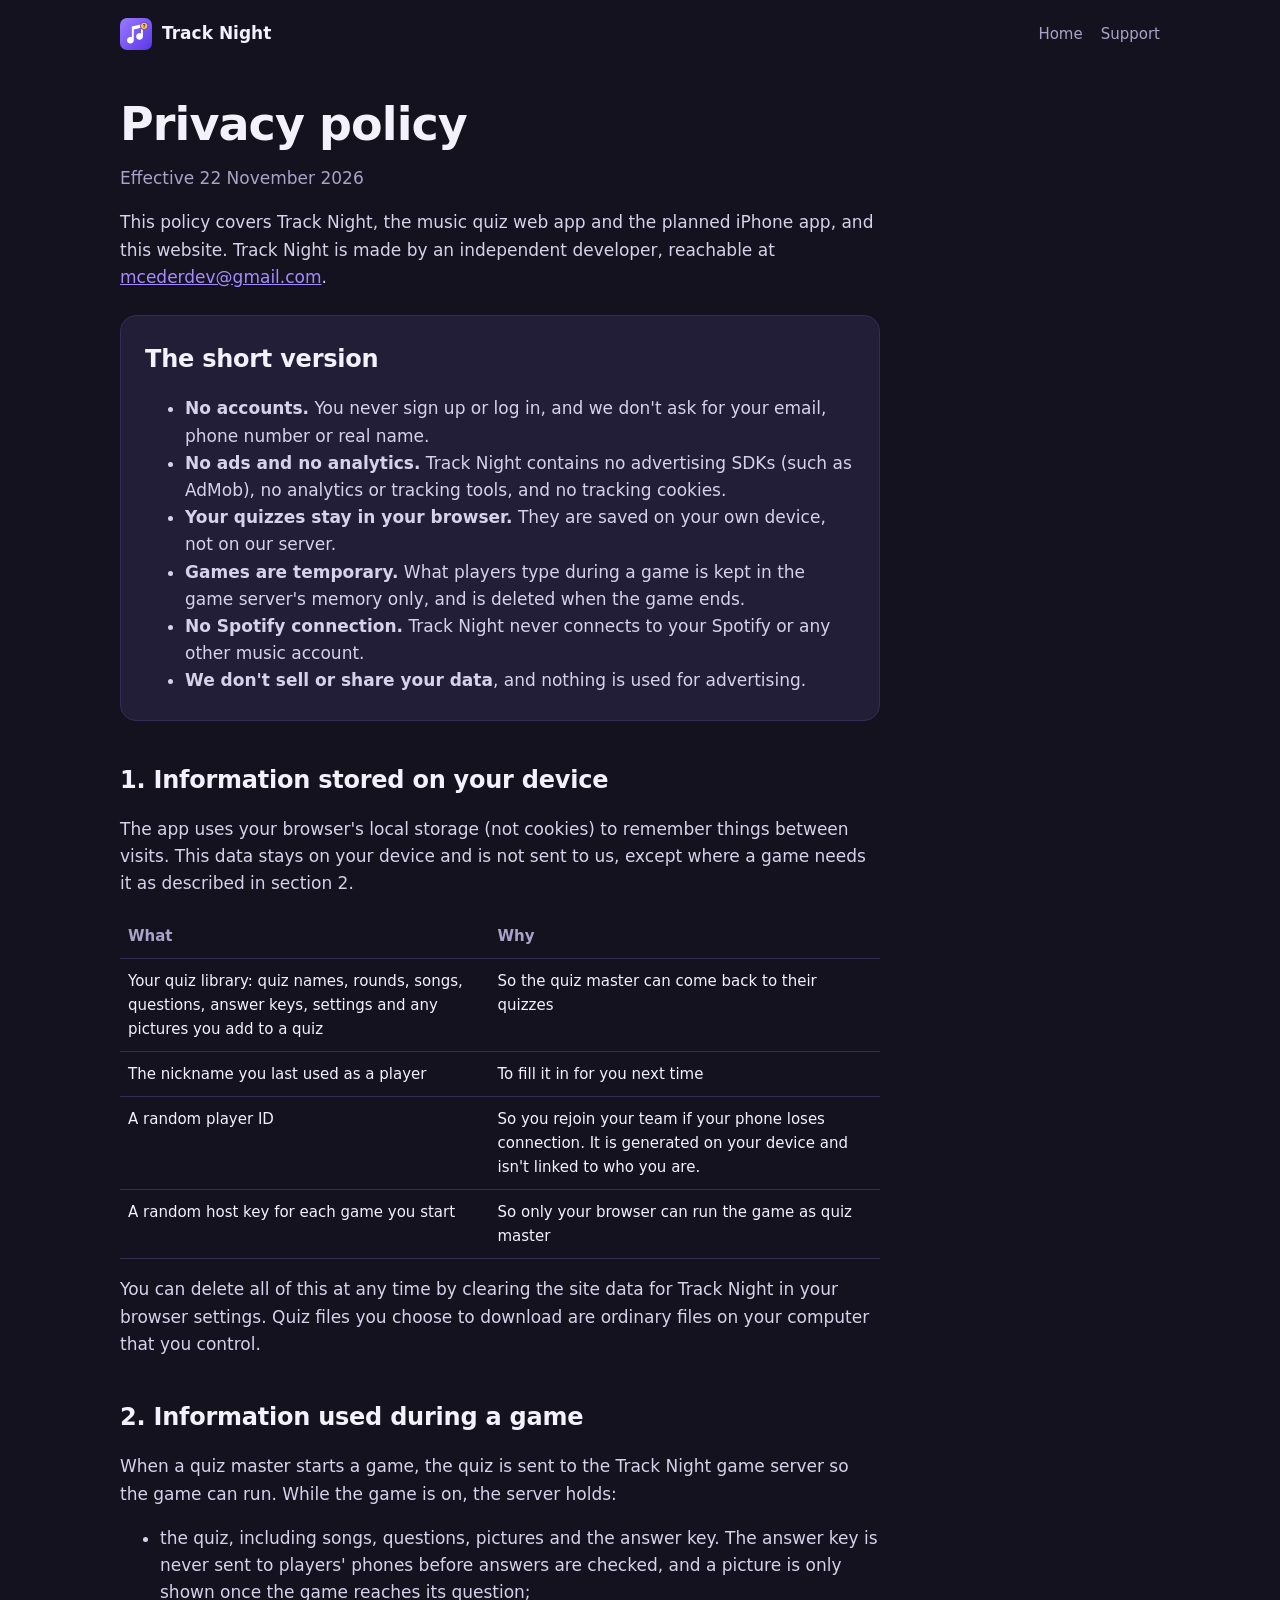
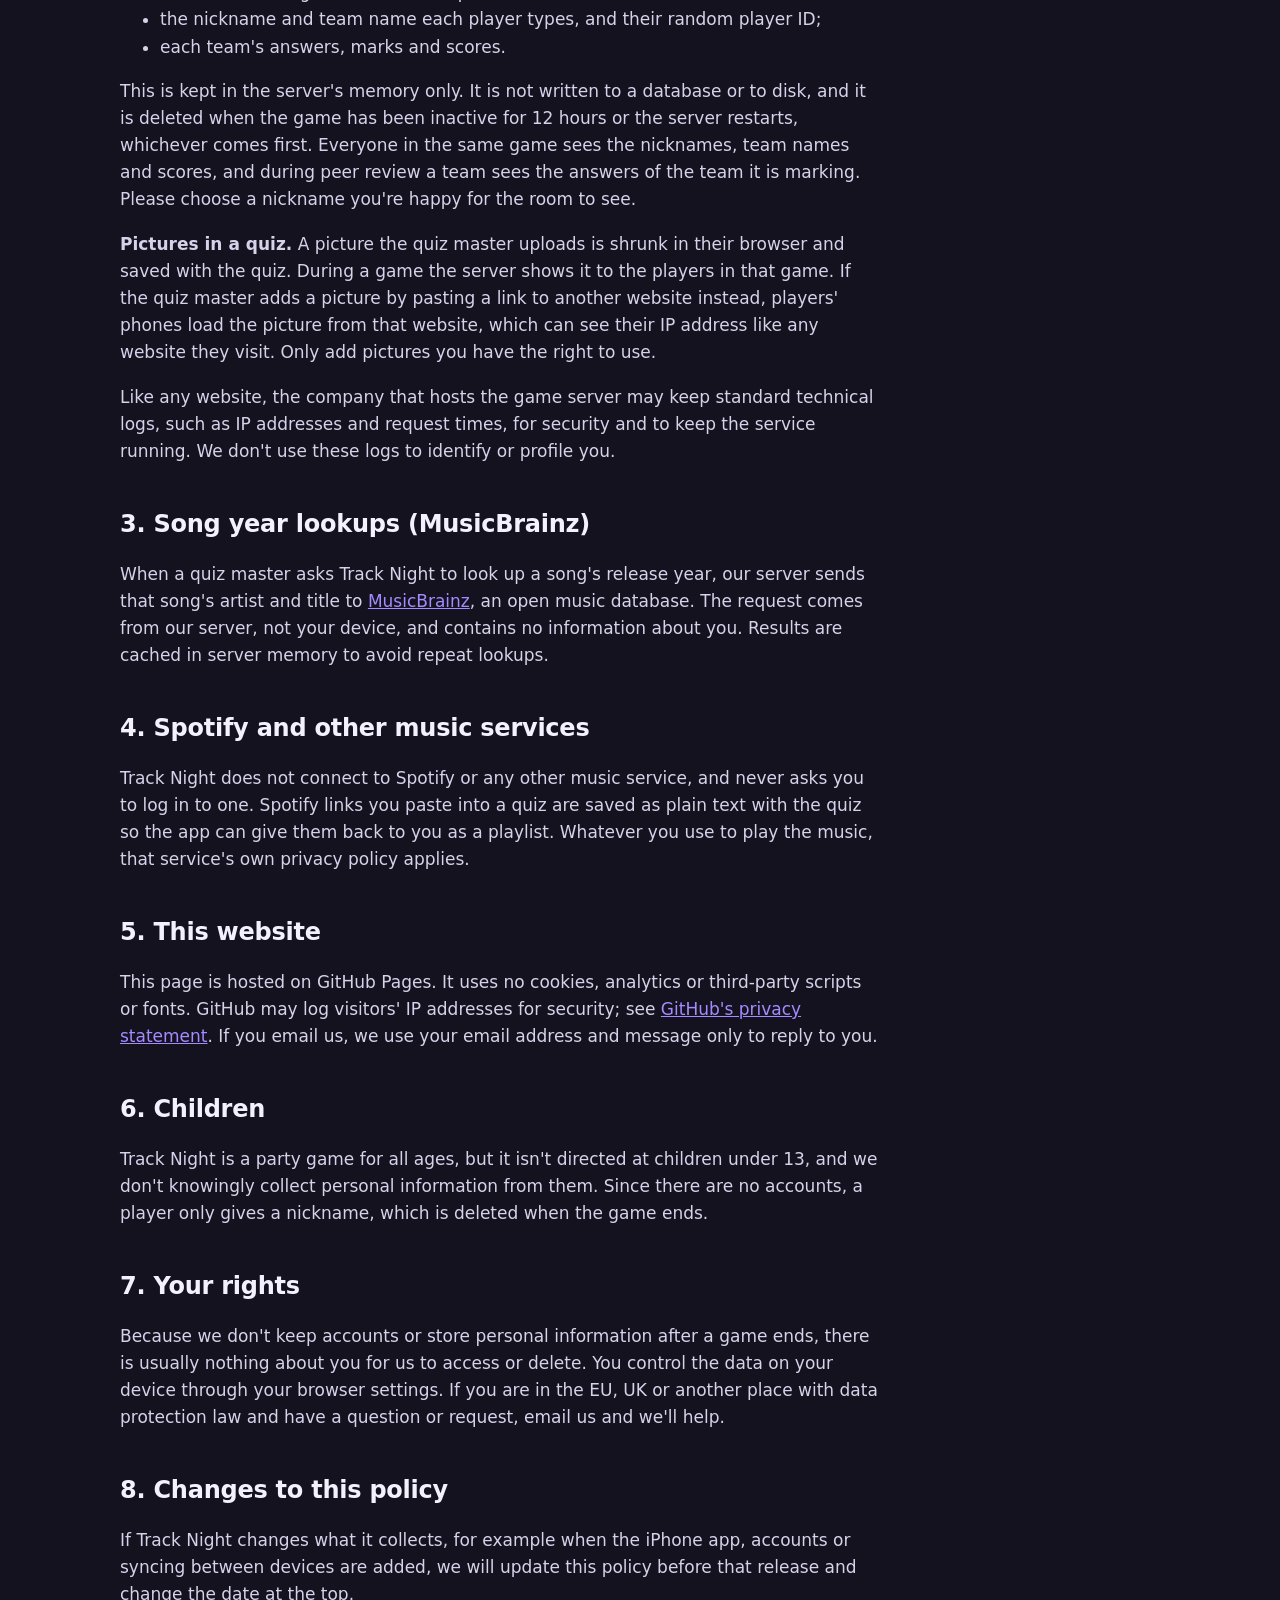
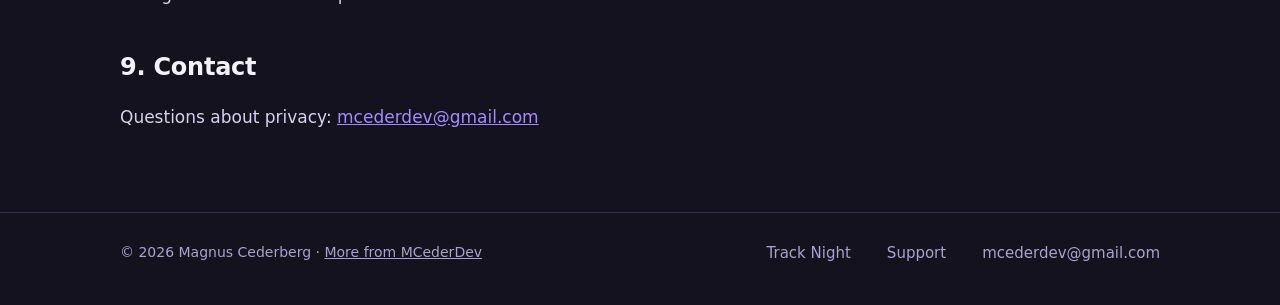
==== privacy.html @ 784f1a8b "Track Night marketing site, moved from the portfolio repo Co-Authored-By: Claude Opus 5.5 <noreply@a" ====
<!doctype html>
<html lang="en">
<head>
<meta charset="utf-8">
<meta name="viewport" content="width=device-width, initial-scale=1">
<title>Privacy policy · Track Night</title>
<meta name="description" content="What Track Night collects: no accounts, no ads, no analytics. Quizzes stay in your browser and game data is deleted when the game ends.">
<meta name="theme-color" content="#14121f">
<link rel="canonical" href="https://mcederdev.github.io/music-quiz/privacy.html">
<link rel="icon" href="icon.svg" type="image/svg+xml">
<link rel="icon" href="favicon-32.png" sizes="32x32" type="image/png">
<link rel="apple-touch-icon" href="apple-touch-icon.png">
<meta property="og:type" content="website">
<meta property="og:site_name" content="MCederDev">
<meta property="og:title" content="Track Night privacy policy">
<meta property="og:description" content="No accounts, no ads, no analytics. Quizzes stay in your browser and game data is deleted when the game ends.">
<meta property="og:url" content="https://mcederdev.github.io/music-quiz/privacy.html">
<meta property="og:image" content="https://mcederdev.github.io/music-quiz/og-image.png">
<meta name="twitter:card" content="summary_large_image">
<meta name="twitter:title" content="Track Night privacy policy">
<meta name="twitter:description" content="No accounts, no ads, no analytics. Quizzes stay in your browser and game data is deleted when the game ends.">
<meta name="twitter:image" content="https://mcederdev.github.io/music-quiz/og-image.png">
<link rel="stylesheet" href="style.css">
</head>
<body>
<div class="wrap">
  <header class="top">
    <a class="brand" href="./"><img src="icon.svg" alt="" width="32" height="32">Track Night</a>
    <nav><a href="./">Home</a><a href="./#support">Support</a></nav>
  </header>
  <main class="doc">
    <h1>Privacy policy</h1>
    <p class="meta">Effective 22 November 2026</p>
    <p>This policy covers Track Night, the music quiz web app and the planned iPhone app, and this website. Track Night is made by an independent developer, reachable at <a href="mailto:mcederdev@gmail.com">mcederdev@gmail.com</a>.</p>

    <div class="summary">
      <h2 style="margin-top:16px">The short version</h2>
      <ul>
        <li><b>No accounts.</b> You never sign up or log in, and we don't ask for your email, phone number or real name.</li>
        <li><b>No ads and no analytics.</b> Track Night contains no advertising SDKs (such as AdMob), no analytics or tracking tools, and no tracking cookies.</li>
        <li><b>Your quizzes stay in your browser.</b> They are saved on your own device, not on our server.</li>
        <li><b>Games are temporary.</b> What players type during a game is kept in the game server's memory only, and is deleted when the game ends.</li>
        <li><b>No Spotify connection.</b> Track Night never connects to your Spotify or any other music account.</li>
        <li><b>We don't sell or share your data</b>, and nothing is used for advertising.</li>
      </ul>
    </div>

    <h2>1. Information stored on your device</h2>
    <p>The app uses your browser's local storage (not cookies) to remember things between visits. This data stays on your device and is not sent to us, except where a game needs it as described in section 2.</p>
    <table>
      <tr><th>What</th><th>Why</th></tr>
      <tr><td>Your quiz library: quiz names, rounds, songs, questions, answer keys, settings and any pictures you add to a quiz</td><td>So the quiz master can come back to their quizzes</td></tr>
      <tr><td>The nickname you last used as a player</td><td>To fill it in for you next time</td></tr>
      <tr><td>A random player ID</td><td>So you rejoin your team if your phone loses connection. It is generated on your device and isn't linked to who you are.</td></tr>
      <tr><td>A random host key for each game you start</td><td>So only your browser can run the game as quiz master</td></tr>
    </table>
    <p>You can delete all of this at any time by clearing the site data for Track Night in your browser settings. Quiz files you choose to download are ordinary files on your computer that you control.</p>

    <h2>2. Information used during a game</h2>
    <p>When a quiz master starts a game, the quiz is sent to the Track Night game server so the game can run. While the game is on, the server holds:</p>
    <ul>
      <li>the quiz, including songs, questions, pictures and the answer key. The answer key is never sent to players' phones before answers are checked, and a picture is only shown once the game reaches its question;</li>
      <li>the nickname and team name each player types, and their random player ID;</li>
      <li>each team's answers, marks and scores.</li>
    </ul>
    <p>This is kept in the server's memory only. It is not written to a database or to disk, and it is deleted when the game has been inactive for 12 hours or the server restarts, whichever comes first. Everyone in the same game sees the nicknames, team names and scores, and during peer review a team sees the answers of the team it is marking. Please choose a nickname you're happy for the room to see.</p>
    <p><b>Pictures in a quiz.</b> A picture the quiz master uploads is shrunk in their browser and saved with the quiz. During a game the server shows it to the players in that game. If the quiz master adds a picture by pasting a link to another website instead, players' phones load the picture from that website, which can see their IP address like any website they visit. Only add pictures you have the right to use.</p>
    <p>Like any website, the company that hosts the game server may keep standard technical logs, such as IP addresses and request times, for security and to keep the service running. We don't use these logs to identify or profile you.</p>

    <h2>3. Song year lookups (MusicBrainz)</h2>
    <p>When a quiz master asks Track Night to look up a song's release year, our server sends that song's artist and title to <a href="https://musicbrainz.org/">MusicBrainz</a>, an open music database. The request comes from our server, not your device, and contains no information about you. Results are cached in server memory to avoid repeat lookups.</p>

    <h2>4. Spotify and other music services</h2>
    <p>Track Night does not connect to Spotify or any other music service, and never asks you to log in to one. Spotify links you paste into a quiz are saved as plain text with the quiz so the app can give them back to you as a playlist. Whatever you use to play the music, that service's own privacy policy applies.</p>

    <h2>5. This website</h2>
    <p>This page is hosted on GitHub Pages. It uses no cookies, analytics or third-party scripts or fonts. GitHub may log visitors' IP addresses for security; see <a href="https://docs.github.com/en/site-policy/privacy-policies/github-general-privacy-statement">GitHub's privacy statement</a>. If you email us, we use your email address and message only to reply to you.</p>

    <h2>6. Children</h2>
    <p>Track Night is a party game for all ages, but it isn't directed at children under 13, and we don't knowingly collect personal information from them. Since there are no accounts, a player only gives a nickname, which is deleted when the game ends.</p>

    <h2>7. Your rights</h2>
    <p>Because we don't keep accounts or store personal information after a game ends, there is usually nothing about you for us to access or delete. You control the data on your device through your browser settings. If you are in the EU, UK or another place with data protection law and have a question or request, email us and we'll help.</p>

    <h2>8. Changes to this policy</h2>
    <p>If Track Night changes what it collects, for example when the iPhone app, accounts or syncing between devices are added, we will update this policy before that release and change the date at the top.</p>

    <h2>9. Contact</h2>
    <p>Questions about privacy: <a href="mailto:mcederdev@gmail.com?subject=Track%20Night%20privacy">mcederdev@gmail.com</a></p>
  </main>
</div>
<footer class="foot">
  <div class="wrap">
    <span>&copy; 2026 Magnus Cederberg · <a href="../">More from MCederDev</a></span>
    <nav aria-label="Footer">
      <a href="./">Track Night</a>
      <a href="./#support">Support</a>
      <a href="mailto:mcederdev@gmail.com">mcederdev@gmail.com</a>
    </nav>
  </div>
</footer>
</body>
</html>
---- style.css ----
:root{--bg:#14121f;--bg2:#1c1930;--card:#221e38;--line:#332d52;--text:#f3f1fb;--muted:#a9a3c7;--accent:#7c5cff;--accent2:#a48bff;--gold:#ffc542;--max:1080px}
*{box-sizing:border-box}
html{scroll-behavior:smooth}
body{margin:0;background:var(--bg);color:var(--text);font:17px/1.6 system-ui,-apple-system,"Segoe UI",Roboto,Helvetica,Arial,sans-serif;-webkit-font-smoothing:antialiased}
a{color:var(--accent2)}
img{max-width:100%;height:auto;display:block}
.wrap{max-width:var(--max);margin:0 auto;padding:0 20px}
header.top{display:flex;align-items:center;justify-content:space-between;gap:16px;padding:18px 0}
.brand{display:flex;align-items:center;gap:10px;color:var(--text);text-decoration:none;font-weight:700}
.brand img{width:32px;height:32px}
nav a{color:var(--muted);text-decoration:none;margin-left:18px;font-size:15px}
nav a:hover{color:var(--text)}
.hero{display:grid;grid-template-columns:1.1fr .9fr;gap:48px;align-items:center;padding:48px 0 64px}
.hero .icon{width:112px;height:112px;margin-bottom:20px;filter:drop-shadow(0 12px 30px rgba(124,92,255,.45))}
h1{font-size:clamp(40px,7vw,64px);line-height:1.05;margin:0 0 12px;letter-spacing:-.02em}
.tagline{font-size:clamp(20px,2.6vw,26px);color:var(--accent2);margin:0 0 18px;font-weight:600;line-height:1.3}
.lead{color:var(--muted);margin:0 0 28px;max-width:34em}
.status{display:inline-flex;align-items:center;gap:8px;font-size:14px;color:var(--gold);border:1px solid rgba(255,197,66,.35);border-radius:999px;padding:4px 12px;margin-bottom:18px}
.status::before{content:"";width:8px;height:8px;border-radius:50%;background:var(--gold)}
.stores{display:flex;flex-wrap:wrap;gap:12px}
.store{display:flex;align-items:center;gap:12px;background:#000;border:1px solid #3a3550;border-radius:12px;padding:9px 18px 9px 14px;min-width:190px;color:#fff;text-decoration:none;opacity:.9;cursor:default}
.store svg{width:26px;height:26px;flex:none}
.store small{display:block;font-size:11px;color:#bdb8d6;line-height:1.2}
.store b{display:block;font-size:17px;line-height:1.2}
.hero-shots{position:relative;padding:0 0 70px 14%}
.hero-shots .desk{width:100%;border-radius:12px;border:1px solid var(--line);box-shadow:0 30px 60px rgba(0,0,0,.5)}
.phone img{width:100%}
.phone{border:8px solid #2b2640;border-radius:34px;overflow:hidden;background:#000;box-shadow:0 20px 50px rgba(0,0,0,.55)}
.hero-shots .phone{position:absolute;left:0;bottom:0;width:34%}
section{padding:64px 0;border-top:1px solid var(--line)}
h2{font-size:clamp(28px,4vw,38px);margin:0 0 12px;letter-spacing:-.01em}
.sub{color:var(--muted);margin:0 0 36px;max-width:40em}
.steps{display:grid;grid-template-columns:repeat(3,1fr);gap:20px;list-style:none;padding:0;margin:0}
.steps li{background:var(--card);border:1px solid var(--line);border-radius:16px;padding:24px}
.steps .n{display:inline-grid;place-items:center;width:34px;height:34px;border-radius:50%;background:var(--accent);font-weight:700;margin-bottom:12px}
.steps h3{margin:0 0 6px;font-size:19px}
.steps p{margin:0;color:var(--muted);font-size:16px}
.shots{display:grid;gap:28px}
.shot{margin:0}
.shot img{border-radius:12px;border:1px solid var(--line)}
.shot figcaption{color:var(--muted);font-size:15px;margin-top:10px}
.shots .row{display:grid;grid-template-columns:repeat(2,minmax(0,1fr));gap:28px}
.shots .phones{display:grid;grid-template-columns:repeat(3,minmax(0,260px));gap:28px;justify-content:center}
.shots .phones .shot img{border:0;border-radius:0}
.features{display:grid;grid-template-columns:repeat(2,1fr);gap:16px 40px;padding:0;margin:0;list-style:none}
.features li{padding-left:30px;position:relative}
.features li::before{content:"♪";position:absolute;left:0;color:var(--accent2);font-weight:700}
.features b{display:block}
.features span{color:var(--muted);font-size:16px}
.note{background:var(--bg2);border:1px solid var(--line);border-radius:16px;padding:22px 24px;color:var(--muted);margin-top:36px}
.note b{color:var(--text)}
.support{display:grid;grid-template-columns:1fr 1fr;gap:20px}
.card{background:var(--card);border:1px solid var(--line);border-radius:16px;padding:24px}
.card h3{margin:0 0 8px}
.card p{margin:0 0 12px;color:var(--muted)}
.btn{display:inline-block;background:var(--accent);color:#fff;text-decoration:none;font-weight:600;padding:12px 20px;border-radius:12px}
.btn:hover{background:#6a48ff}
details{border-bottom:1px solid var(--line);padding:14px 0}
details summary{cursor:pointer;font-weight:600}
details p{color:var(--muted);margin:8px 0 0}
footer.foot{border-top:1px solid var(--line);padding:28px 0 40px;color:var(--muted);font-size:14px}
footer.foot .wrap{display:flex;flex-wrap:wrap;justify-content:space-between;gap:12px}
footer.foot a{color:var(--muted)}
/* policy */
.doc{max-width:760px;padding:32px 0 64px}
.doc h1{font-size:clamp(34px,5vw,46px)}
.doc h2{font-size:24px;margin:40px 0 10px}
.doc p,.doc li{color:#d6d2ea}
.doc .meta{color:var(--muted)}
.doc table{width:100%;border-collapse:collapse;margin:12px 0;font-size:15px}
.doc th,.doc td{text-align:left;vertical-align:top;border-bottom:1px solid var(--line);padding:10px 8px}
.doc th{color:var(--muted);font-weight:600}
.summary{background:var(--card);border:1px solid var(--line);border-radius:16px;padding:8px 24px;margin:24px 0}
@media (max-width:820px){
  .hero{grid-template-columns:1fr;gap:28px;padding-top:24px}
  .hero-shots{padding-left:18%;padding-bottom:90px}
  .hero-shots .phone{width:36%;border-width:5px;border-radius:20px}
  .steps,.features,.support,.shots .row{grid-template-columns:1fr}
  nav a{margin-left:12px}
}
@media (max-width:420px){nav a.opt{display:none}}
footer.foot nav{display:flex;flex-wrap:wrap;gap:6px 18px}
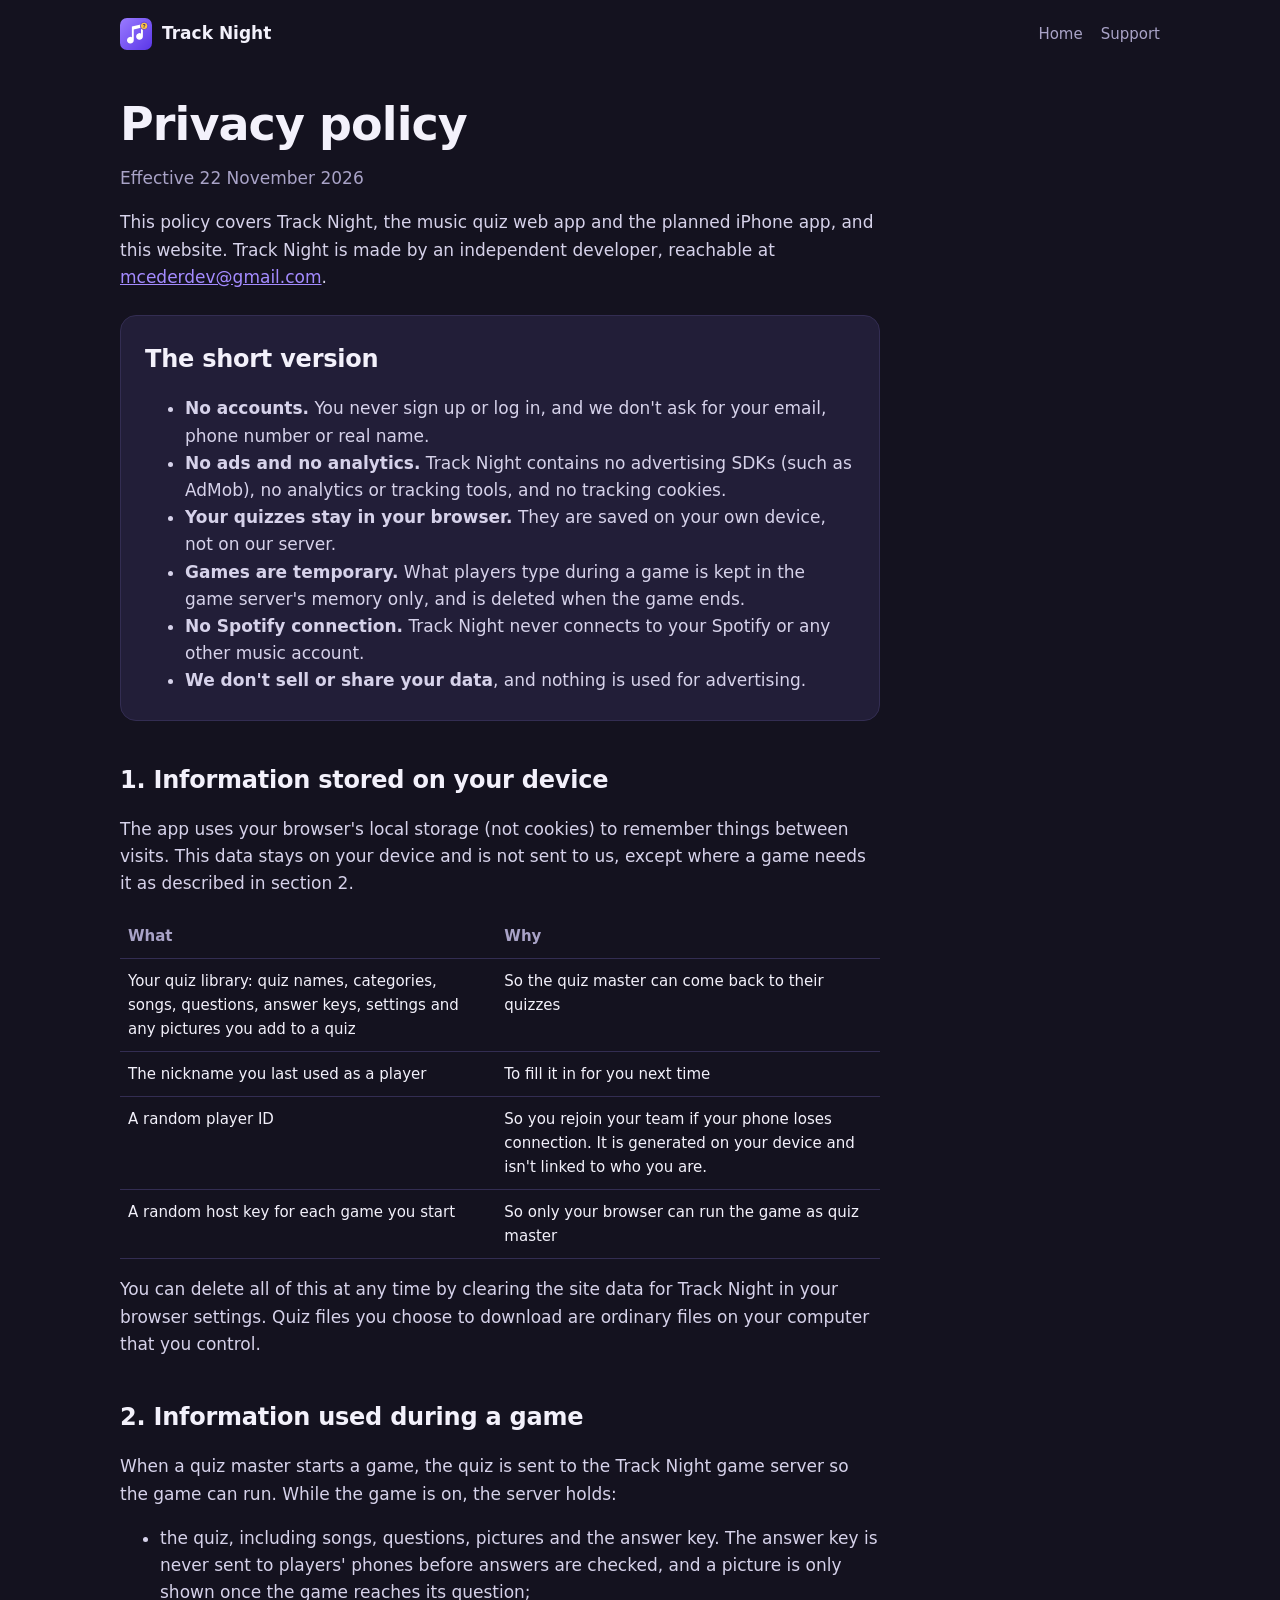
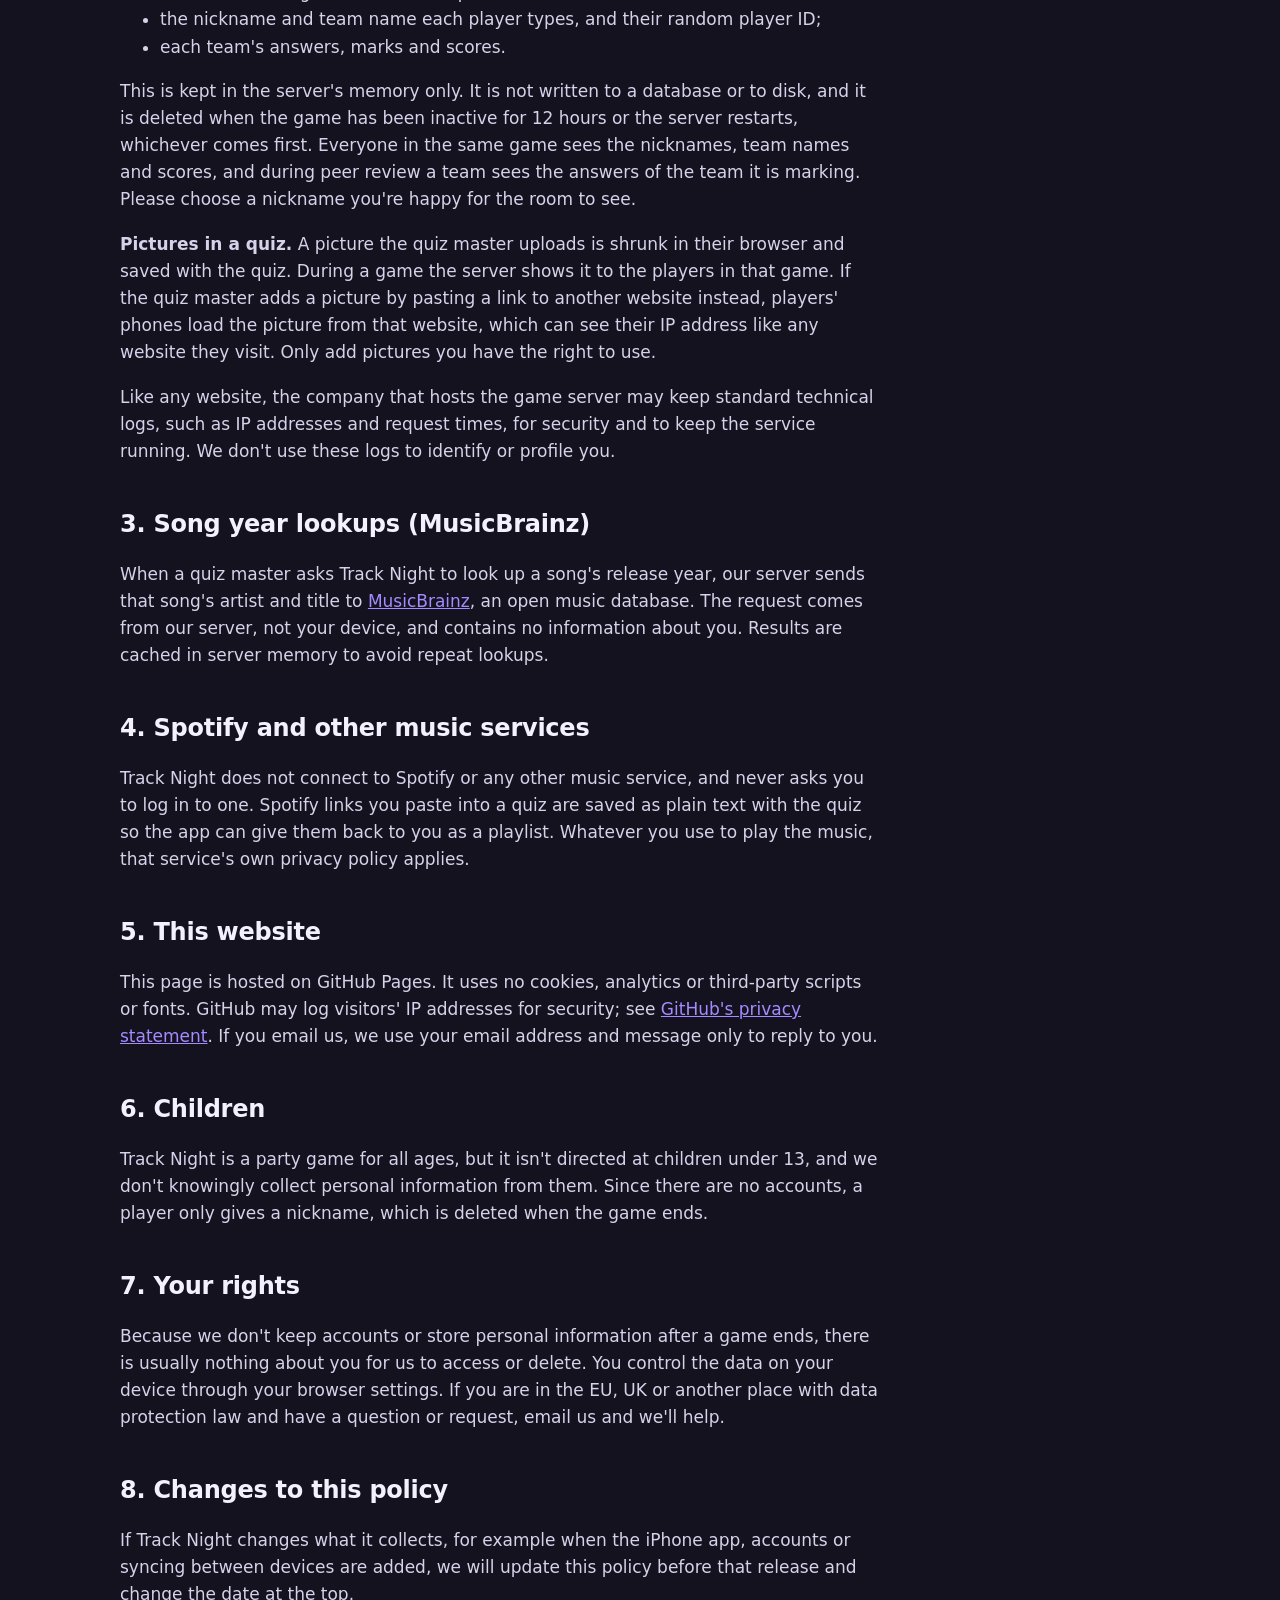
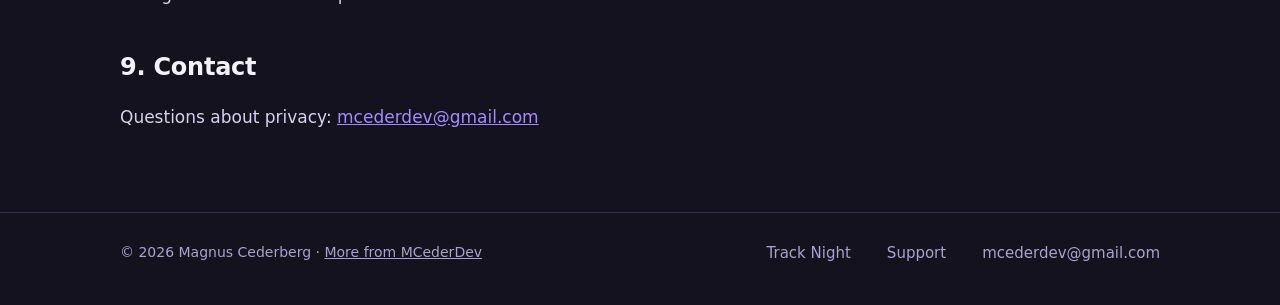
==== commit d4b2a03e: "Site: quizzes built by category, answers checked at the end Matches music-quiz-app PR #4: feature te" ====
--- a/privacy.html
+++ b/privacy.html
@@ -49,7 +49,7 @@
     <p>The app uses your browser's local storage (not cookies) to remember things between visits. This data stays on your device and is not sent to us, except where a game needs it as described in section 2.</p>
     <table>
       <tr><th>What</th><th>Why</th></tr>
-      <tr><td>Your quiz library: quiz names, rounds, songs, questions, answer keys, settings and any pictures you add to a quiz</td><td>So the quiz master can come back to their quizzes</td></tr>
+      <tr><td>Your quiz library: quiz names, categories, songs, questions, answer keys, settings and any pictures you add to a quiz</td><td>So the quiz master can come back to their quizzes</td></tr>
       <tr><td>The nickname you last used as a player</td><td>To fill it in for you next time</td></tr>
       <tr><td>A random player ID</td><td>So you rejoin your team if your phone loses connection. It is generated on your device and isn't linked to who you are.</td></tr>
       <tr><td>A random host key for each game you start</td><td>So only your browser can run the game as quiz master</td></tr>
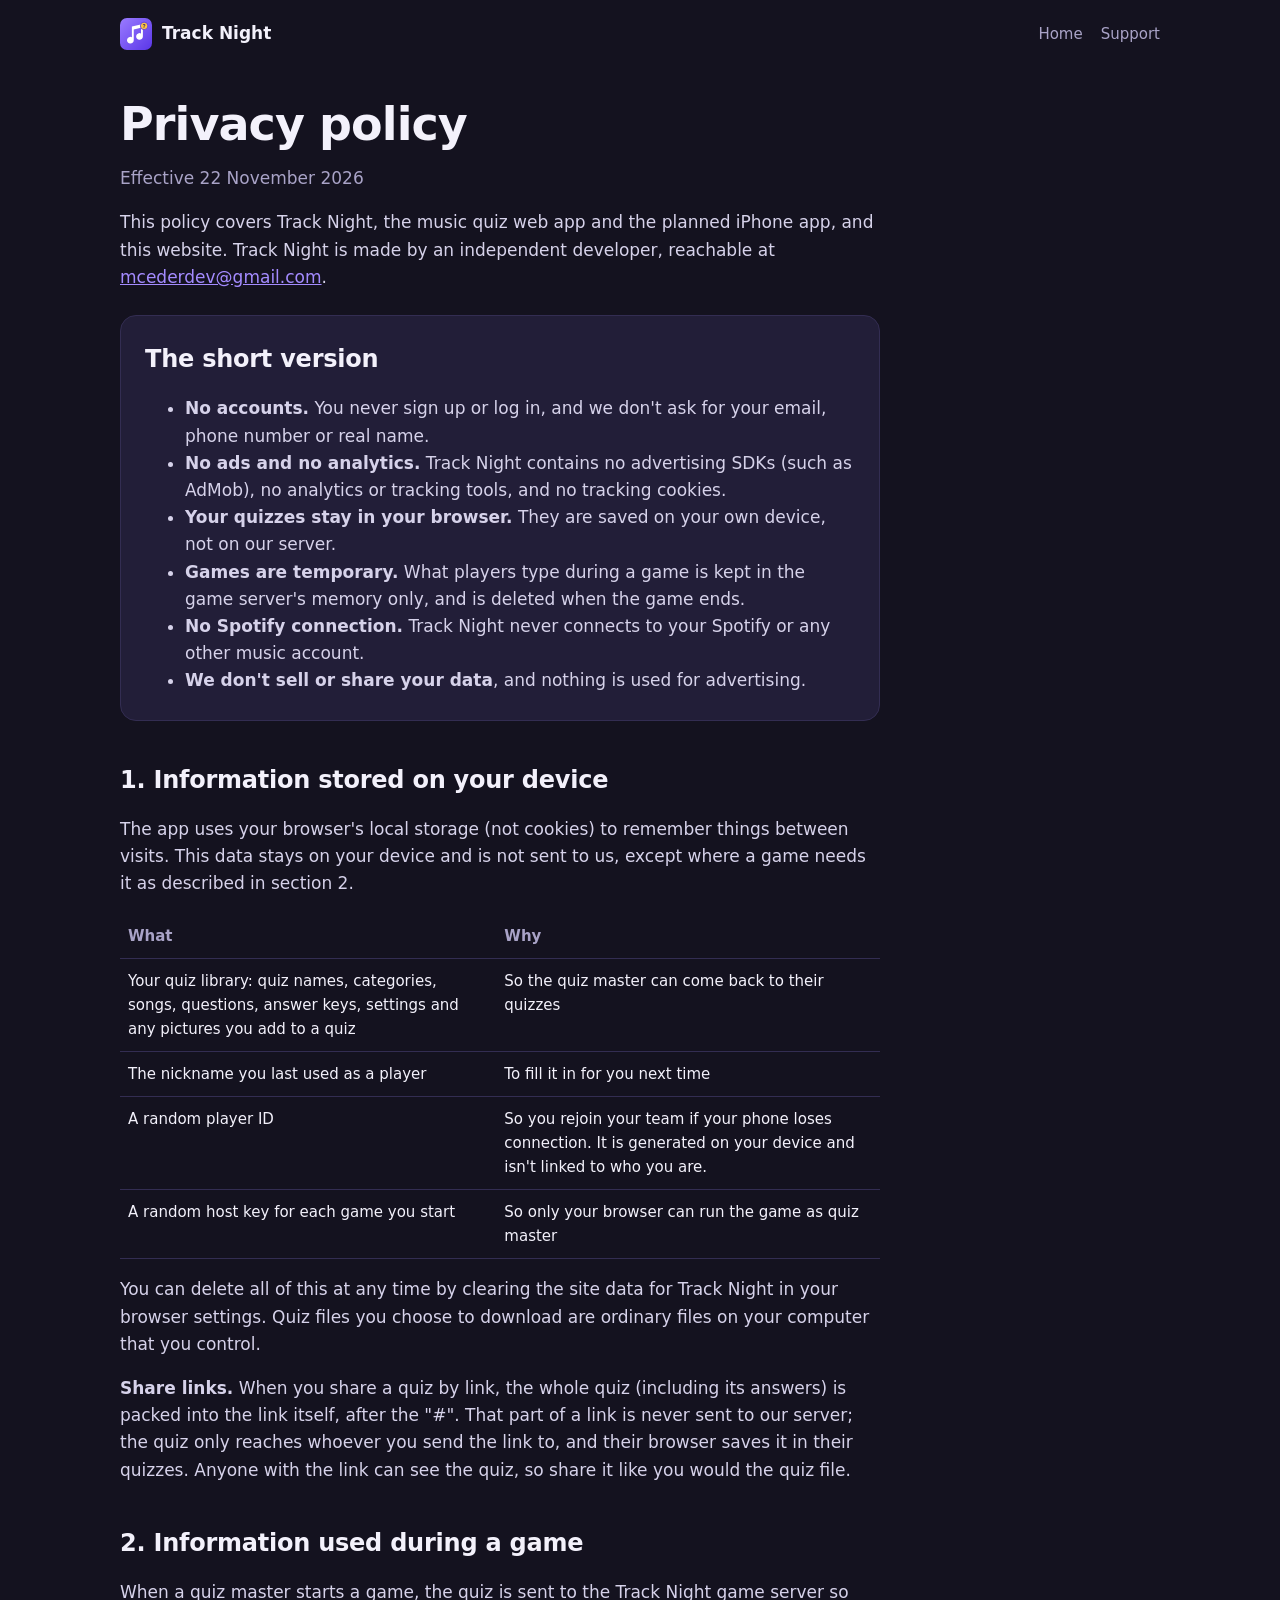
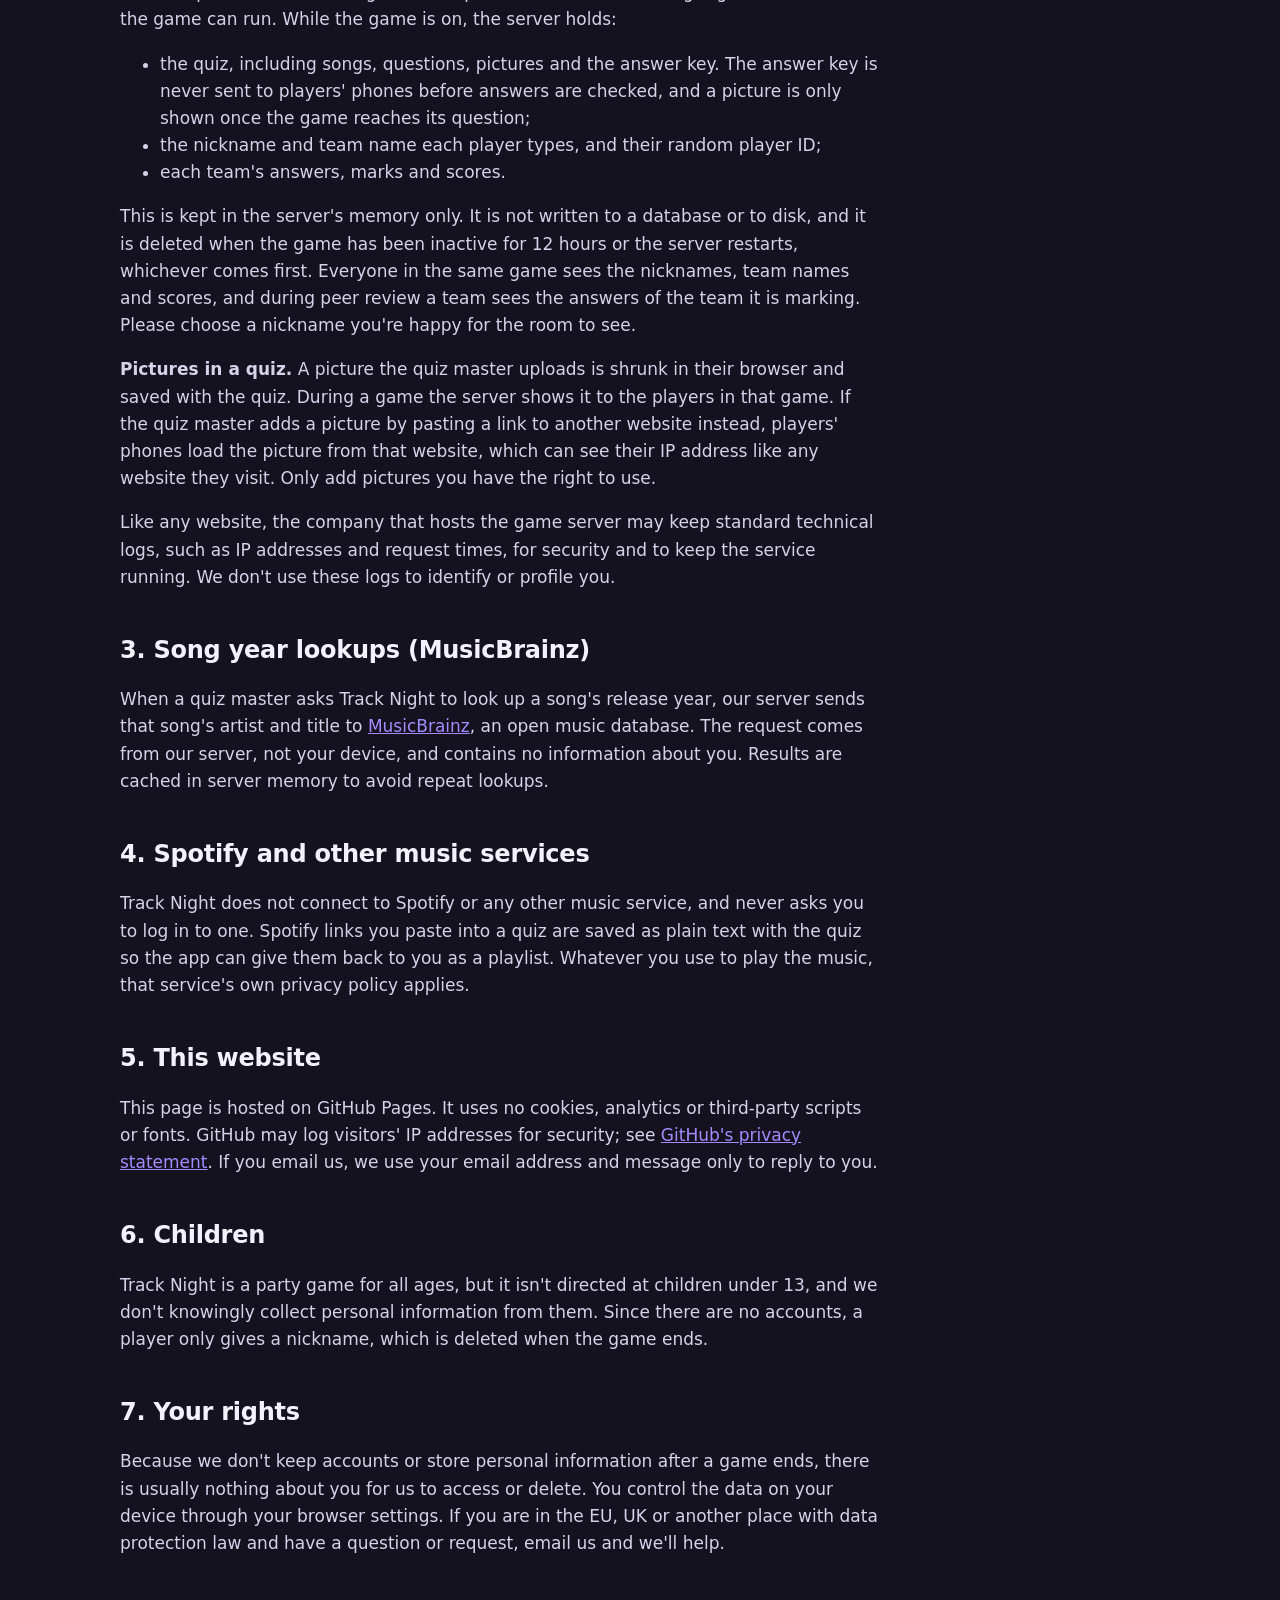
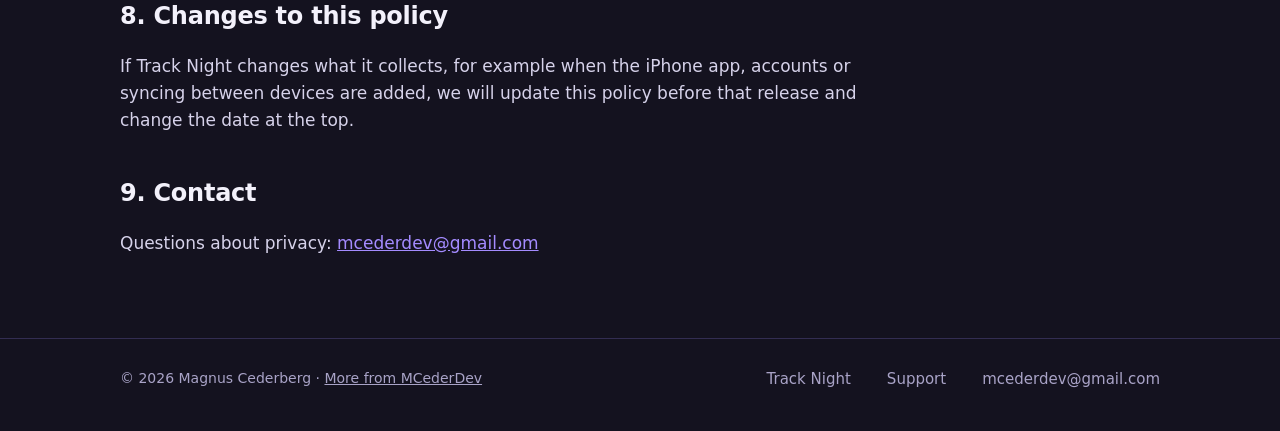
==== commit 13cd3cae: "Site: templates, playlist paste, practice, share links, big-screen extras; privacy note on share lin" ====
--- a/privacy.html
+++ b/privacy.html
@@ -55,6 +55,7 @@
       <tr><td>A random host key for each game you start</td><td>So only your browser can run the game as quiz master</td></tr>
     </table>
     <p>You can delete all of this at any time by clearing the site data for Track Night in your browser settings. Quiz files you choose to download are ordinary files on your computer that you control.</p>
+    <p><b>Share links.</b> When you share a quiz by link, the whole quiz (including its answers) is packed into the link itself, after the "#". That part of a link is never sent to our server; the quiz only reaches whoever you send the link to, and their browser saves it in their quizzes. Anyone with the link can see the quiz, so share it like you would the quiz file.</p>
 
     <h2>2. Information used during a game</h2>
     <p>When a quiz master starts a game, the quiz is sent to the Track Night game server so the game can run. While the game is on, the server holds:</p>
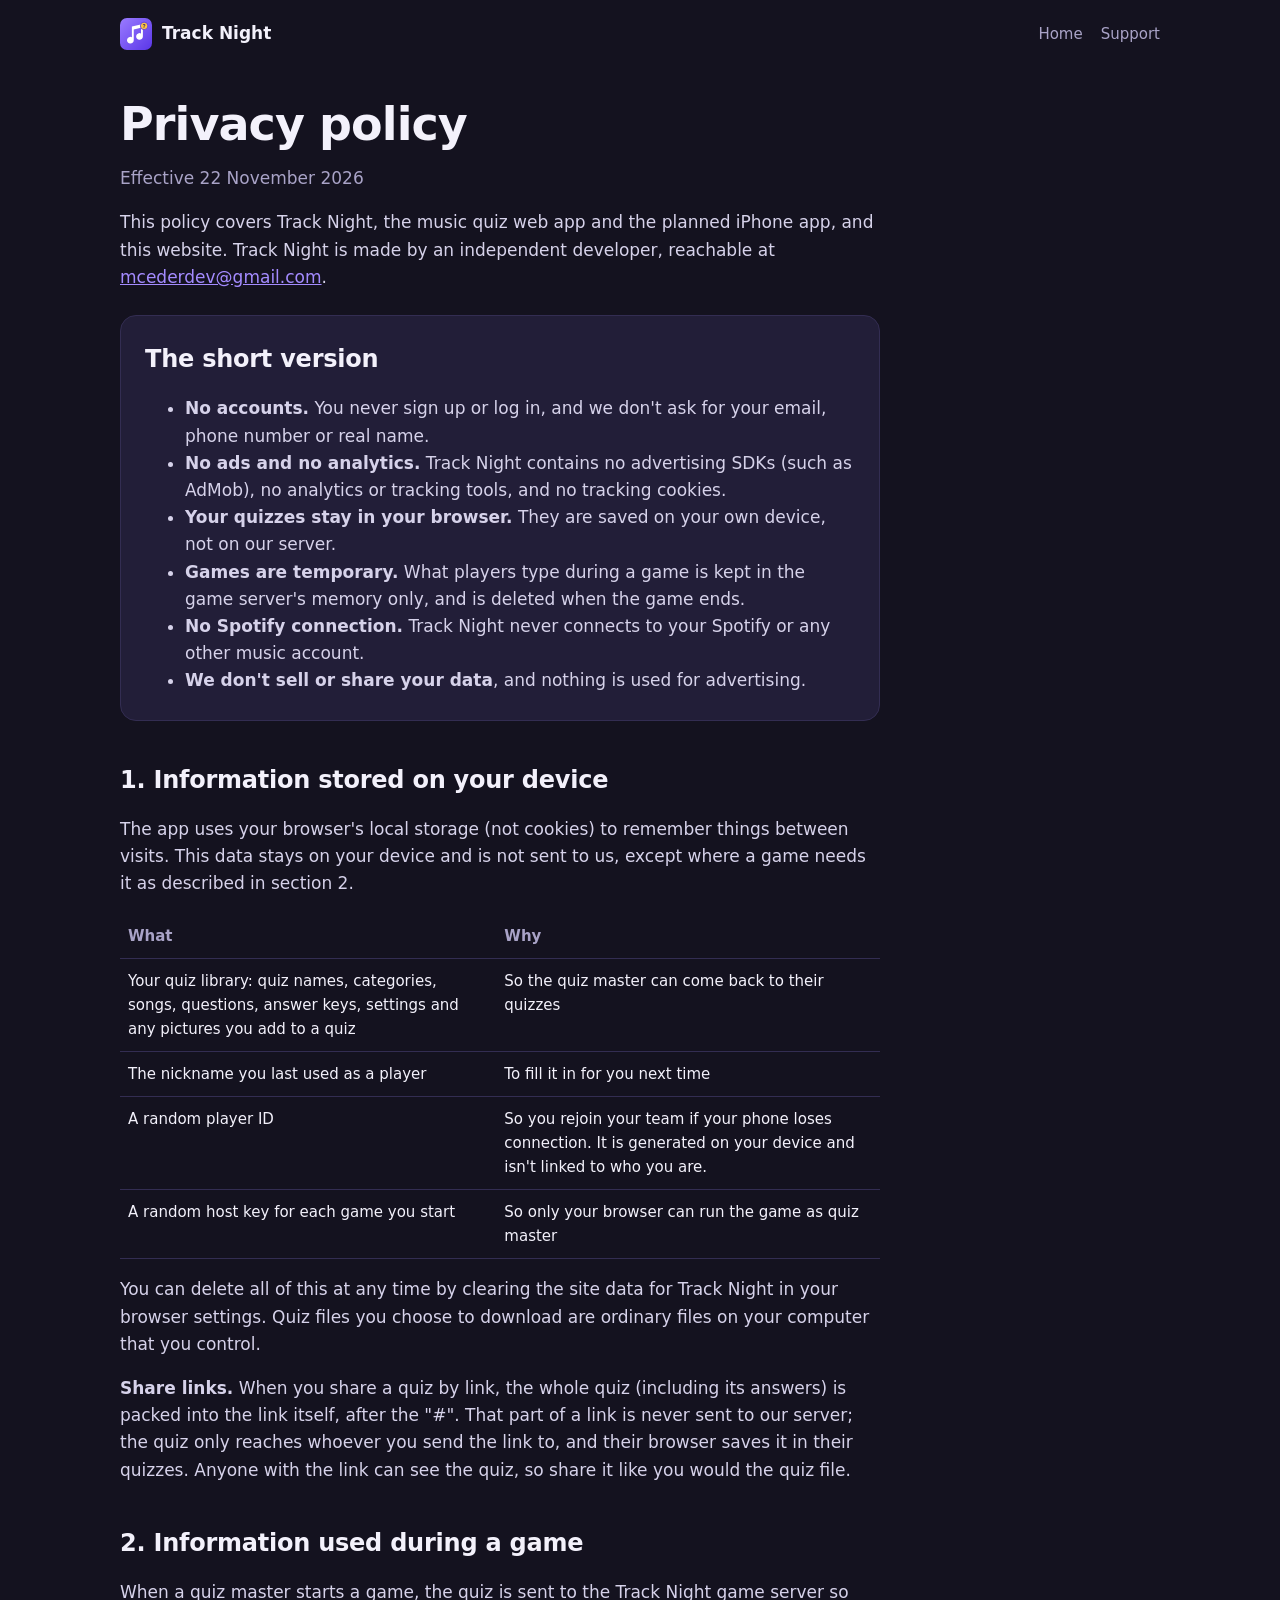
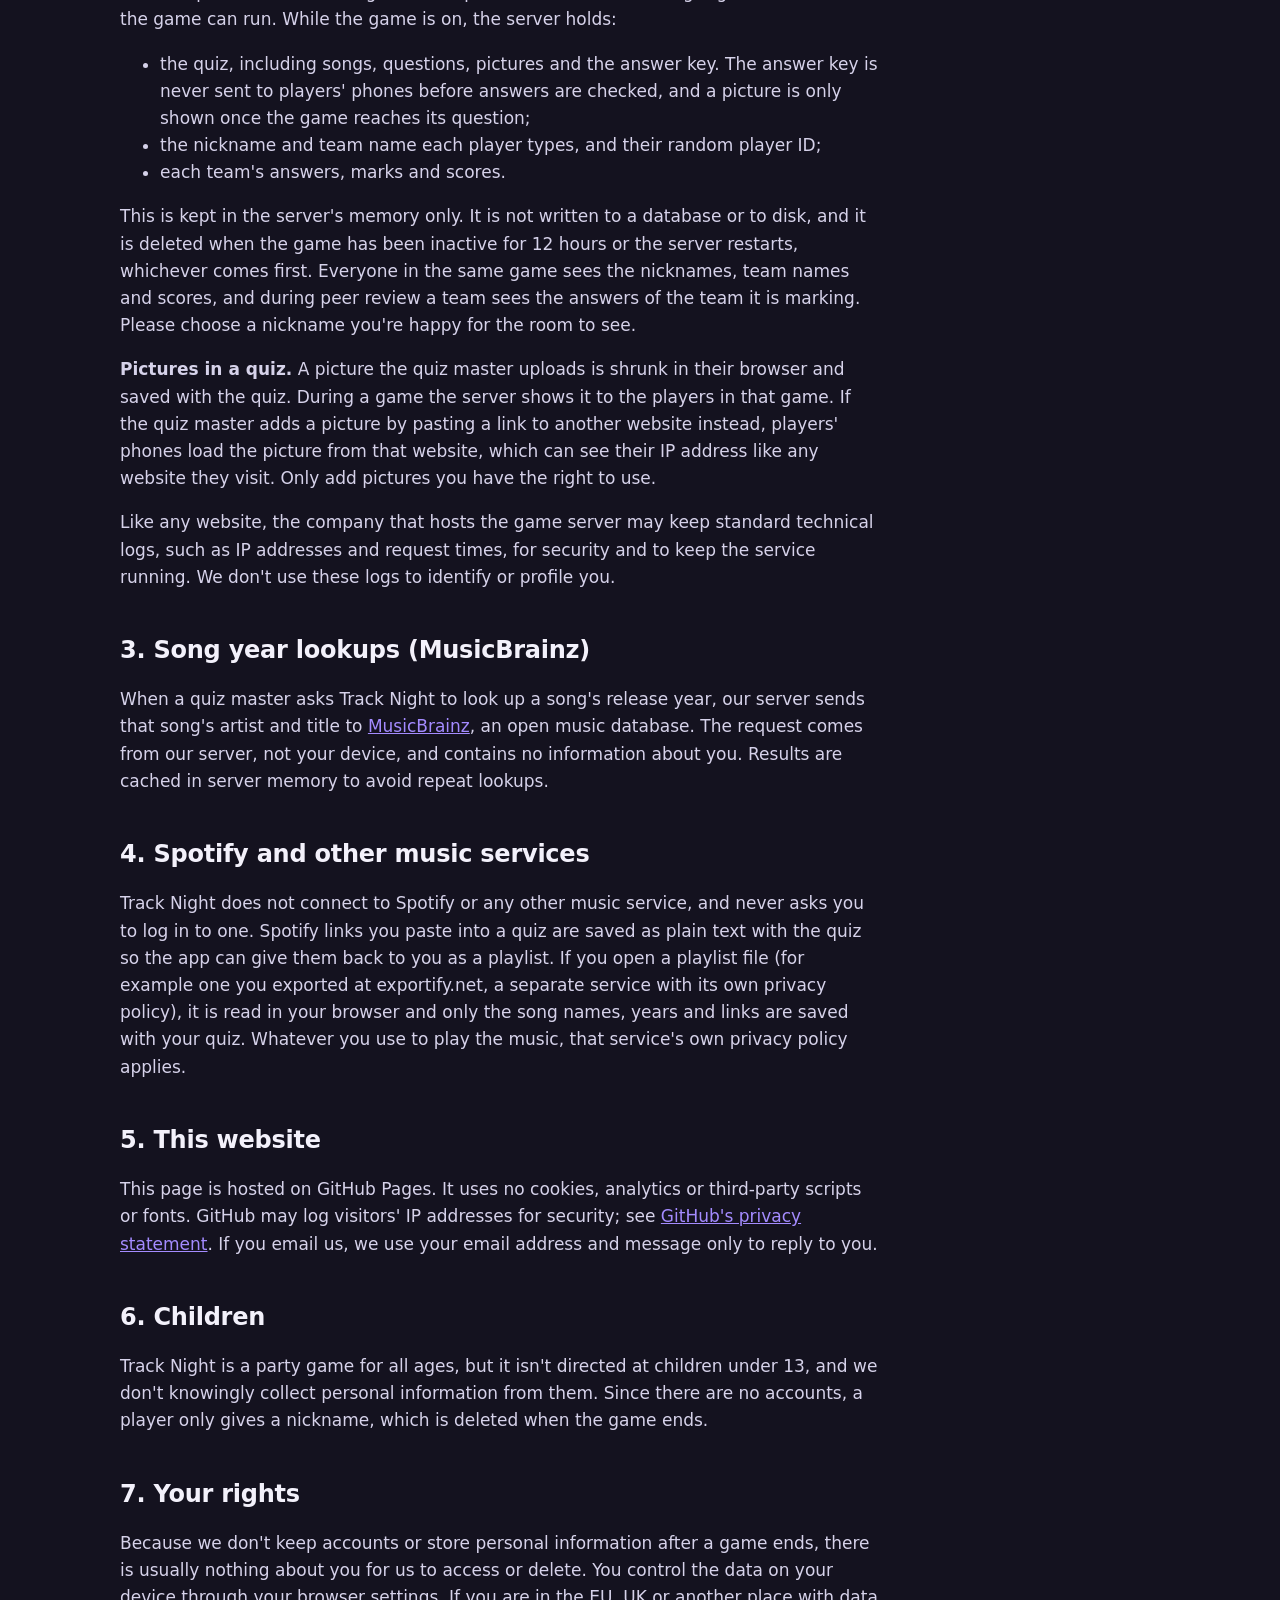
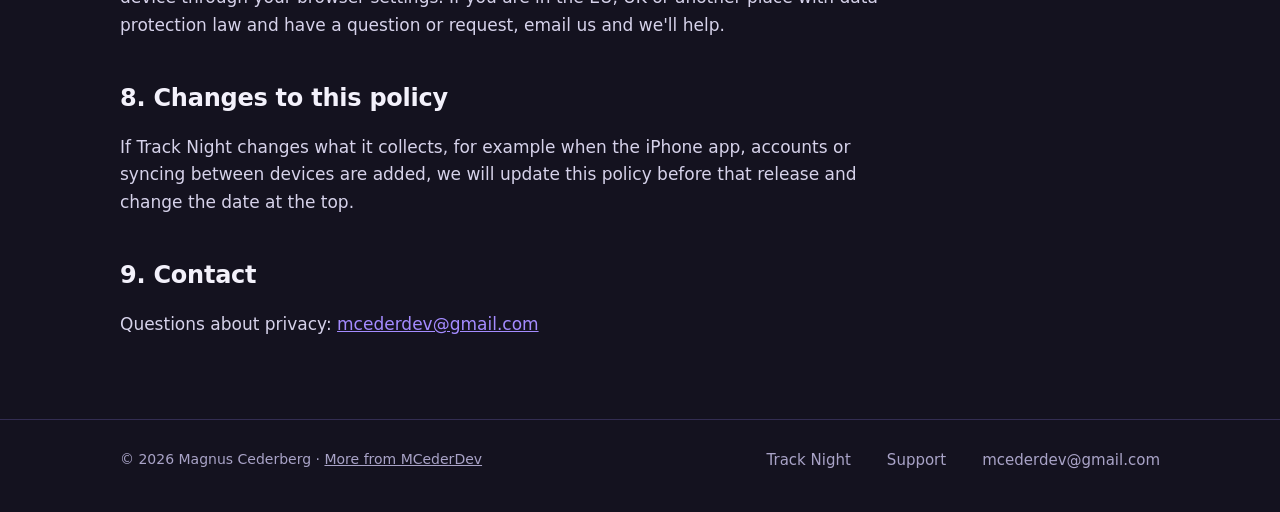
==== commit a8a0e9f4: "Site: playlist CSV for artist and title; privacy note on opening playlist files Co-Authored-By: Clau" ====
--- a/privacy.html
+++ b/privacy.html
@@ -72,7 +72,7 @@
     <p>When a quiz master asks Track Night to look up a song's release year, our server sends that song's artist and title to <a href="https://musicbrainz.org/">MusicBrainz</a>, an open music database. The request comes from our server, not your device, and contains no information about you. Results are cached in server memory to avoid repeat lookups.</p>
 
     <h2>4. Spotify and other music services</h2>
-    <p>Track Night does not connect to Spotify or any other music service, and never asks you to log in to one. Spotify links you paste into a quiz are saved as plain text with the quiz so the app can give them back to you as a playlist. Whatever you use to play the music, that service's own privacy policy applies.</p>
+    <p>Track Night does not connect to Spotify or any other music service, and never asks you to log in to one. Spotify links you paste into a quiz are saved as plain text with the quiz so the app can give them back to you as a playlist. If you open a playlist file (for example one you exported at exportify.net, a separate service with its own privacy policy), it is read in your browser and only the song names, years and links are saved with your quiz. Whatever you use to play the music, that service's own privacy policy applies.</p>
 
     <h2>5. This website</h2>
     <p>This page is hosted on GitHub Pages. It uses no cookies, analytics or third-party scripts or fonts. GitHub may log visitors' IP addresses for security; see <a href="https://docs.github.com/en/site-policy/privacy-policies/github-general-privacy-statement">GitHub's privacy statement</a>. If you email us, we use your email address and message only to reply to you.</p>
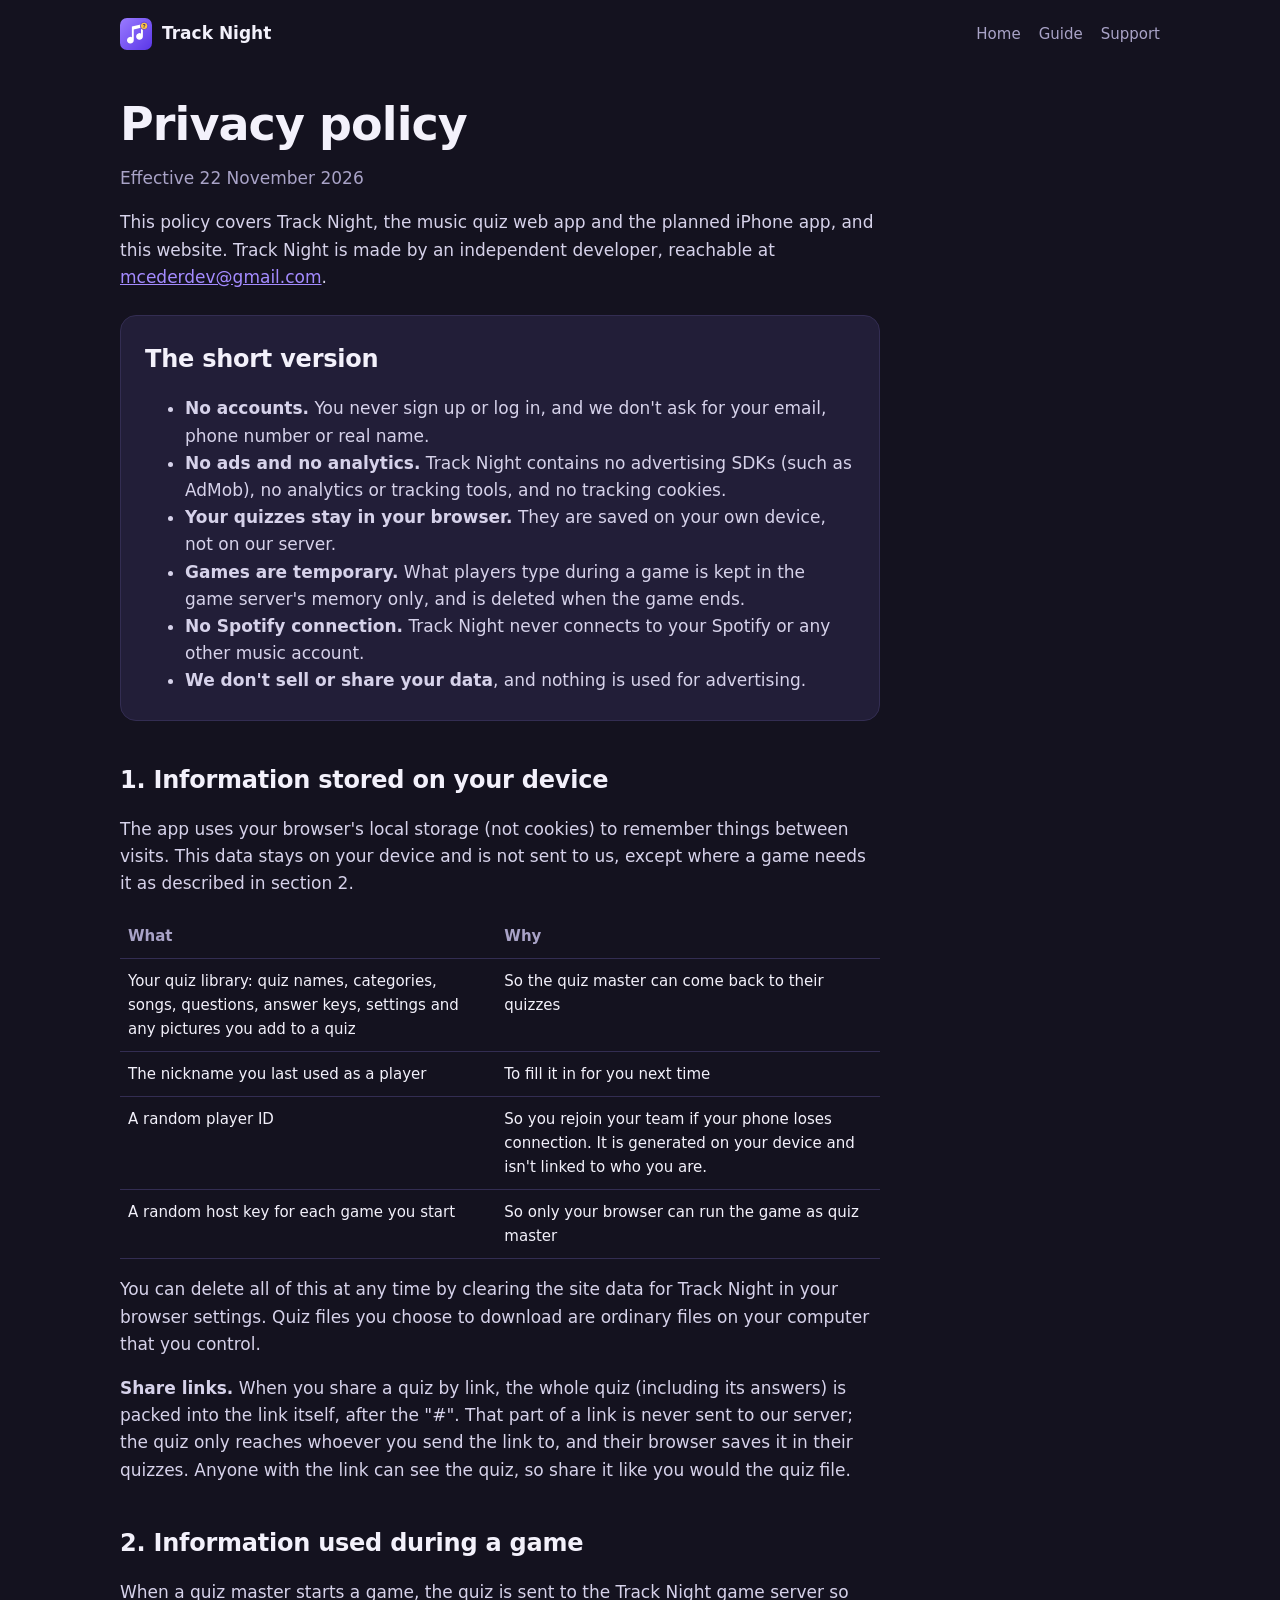
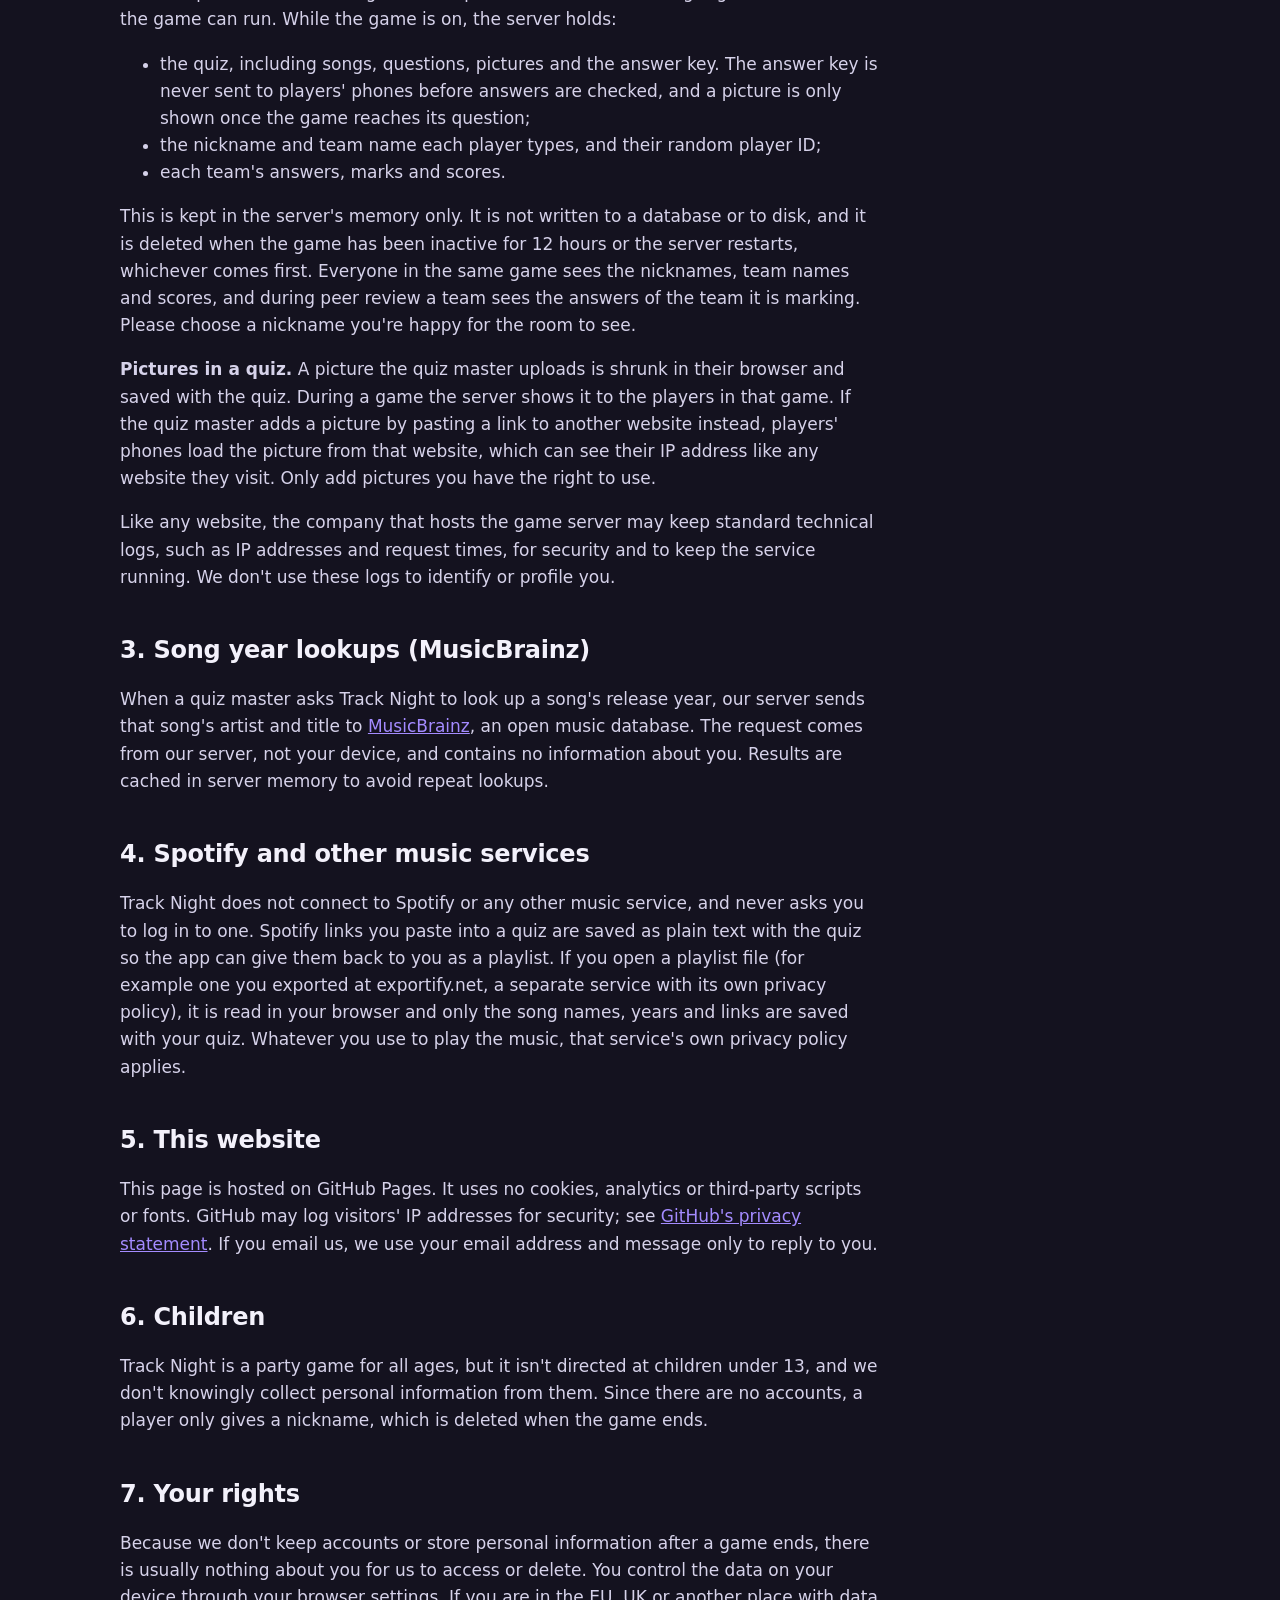
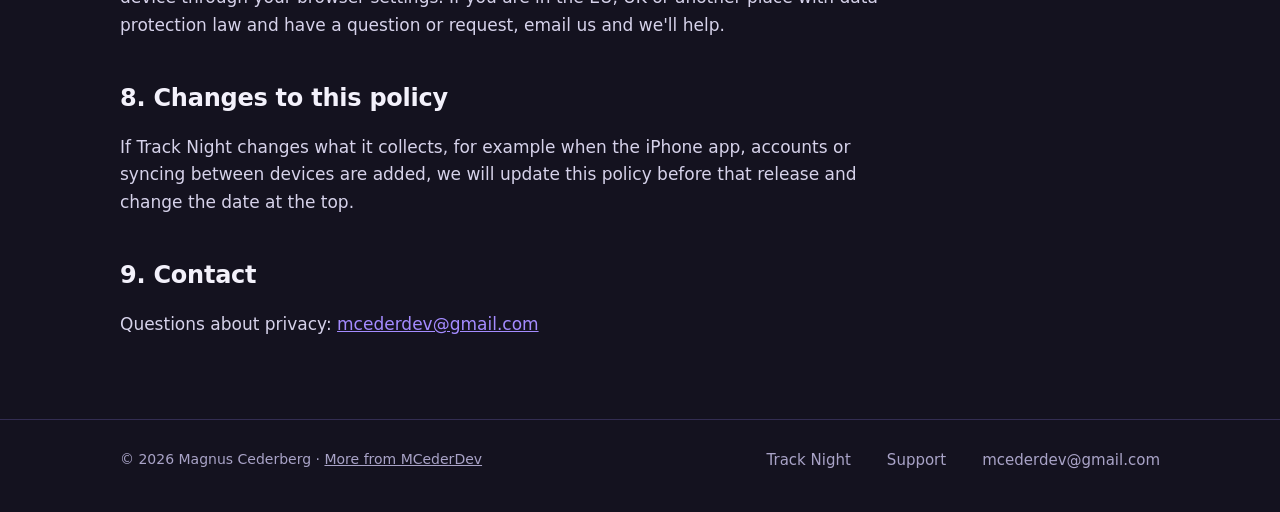
==== commit 66e09751: "Site: step-by-step quiz night guide Co-Authored-By: Claude Opus 5.5 <noreply@anthropic.com> Claude-S" ====
--- a/privacy.html
+++ b/privacy.html
@@ -26,7 +26,7 @@
 <div class="wrap">
   <header class="top">
     <a class="brand" href="./"><img src="icon.svg" alt="" width="32" height="32">Track Night</a>
-    <nav><a href="./">Home</a><a href="./#support">Support</a></nav>
+    <nav><a href="./">Home</a><a href="guide.html">Guide</a><a href="./#support">Support</a></nav>
   </header>
   <main class="doc">
     <h1>Privacy policy</h1>
